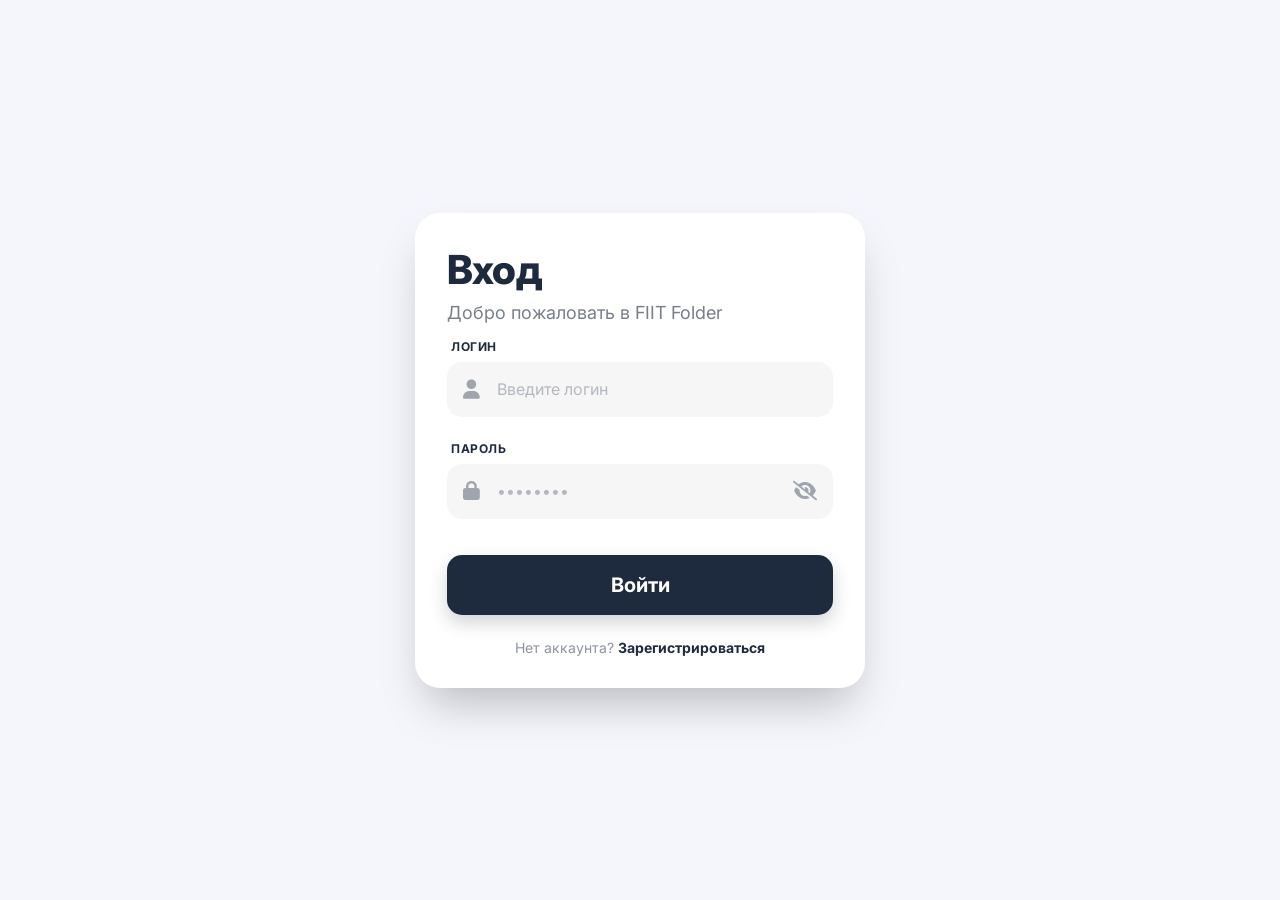
====  frontend/Login.html @ 3609a69b "Login + Reg frontend done" ====
<!DOCTYPE html>
<html lang="ru">
<head>
    <meta charset="UTF-8">
    <meta name="viewport" content="width=device-width, initial-scale=1.0, user-scalable=yes">
    <title>FIIT Folder - Вход</title>
    
    <link href="https://fonts.googleapis.com/css2?family=Inter:opsz,wght@14..32,300;14..32,400;14..32,500;14..32,600;14..32,700;14..32,800&display=swap" rel="stylesheet">
    <link rel="stylesheet" href="https://cdnjs.cloudflare.com/ajax/libs/font-awesome/6.0.0-beta3/css/all.min.css">
    <link rel="stylesheet" href="styles.css">
</head>
<body>
    <div class="register-card">
        <div class="card-header">
            <h1>Вход</h1>
            <p class="subtitle">Добро пожаловать в FIIT Folder</p>
        </div>

        <div class="register-form">
            <div id="loginErrorContainer" class="error-alert hidden">
                <i class="fas fa-exclamation-circle"></i>
                <span id="loginErrorText"></span>
            </div>

            <form id="loginForm">
                <div class="space-y-4">
                    <div class="form-group">
                        <label class="input-label">Логин</label>
                        <div class="input-wrapper">
                            <i class="fas fa-user input-icon"></i>
                            <input type="text" id="loginUsername" class="input-field" placeholder="Введите логин" autocomplete="username">
                        </div>
                    </div>

                    <div class="form-group">
                        <label class="input-label">Пароль</label>
                        <div class="input-wrapper">
                            <i class="fas fa-lock input-icon"></i>
                            <input type="password" id="loginPassword" class="input-field" placeholder="••••••••" autocomplete="current-password">
                            <button type="button" class="toggle-password" data-target="loginPassword">
                                <i class="fas fa-eye-slash"></i>
                            </button>
                        </div>
                    </div>
                </div>

                <button type="submit" id="loginSubmitBtn" class="register-btn">Войти</button>

                <div class="login-link">
                    Нет аккаунта? <a id="registerRedirectLink">Зарегистрироваться</a>
                </div>
            </form>
        </div>
    </div>

    <script src="RegScript.js"></script>
</body>
</html>
----  frontend/styles.css ----
* {
    margin: 0;
    padding: 0;
    box-sizing: border-box;
}

body {
    font-family: 'Inter', sans-serif;
    background-color: #f4f6fc;
    /* light background like app-bg */
    min-height: 100vh;
    display: flex;
    align-items: center;
    justify-content: center;
    padding: 1rem;
}

/* card container */
.register-card {
    width: 100%;
    max-width: 450px;
    background-color: #ffffff;
    border-radius: 25px;
    box-shadow: 0 25px 45px -12px rgba(0, 0, 0, 0.25);
    overflow: hidden;
    transition: all 0.2s ease;
}

/* header area */
.card-header {
    padding: 2rem 2rem 1rem 2rem;
}

.back-button {
    display: inline-flex;
    align-items: center;
    gap: 0.5rem;
    background: none;
    border: none;
    font-size: 1rem;
    font-weight: 500;
    color: #1e2a3e;
    /* primary-dark */
    margin-bottom: 2rem;
    cursor: pointer;
    transition: opacity 0.2s;
    font-family: inherit;
}

.back-button i {
    font-size: 1.25rem;
}

.back-button:hover {
    opacity: 0.7;
}

h1 {
    font-size: 2.5rem;
    /* 4xl approx */
    font-weight: 800;
    letter-spacing: -0.02em;
    color: #1e2a3e;
    margin-bottom: 0.5rem;
}

.subtitle {
    font-size: 1.125rem;
    color: rgba(30, 42, 62, 0.6);
    font-weight: 400;
}

/* form area */
.register-form {
    padding: 0 2rem 2rem 2rem;
}

.form-group {
    margin-bottom: 1.5rem;
}

.input-label {
    display: block;
    font-weight: 700;
    font-size: 0.75rem;
    letter-spacing: 0.05em;
    text-transform: uppercase;
    color: #1e2a3e;
    margin-bottom: 0.5rem;
    margin-left: 0.25rem;
}

.input-wrapper {
    position: relative;
}

.input-icon {
    position: absolute;
    left: 1rem;
    top: 50%;
    transform: translateY(-50%);
    color: rgba(30, 42, 62, 0.4);
    transition: color 0.2s;
    pointer-events: none;
    font-size: 1.2rem;
}

.input-field {
    width: 100%;
    height: 55px;
    background-color: rgba(30, 42, 62, 0.04);
    border: 2px solid transparent;
    border-radius: 15px;
    padding: 0 1rem 0 3rem;
    font-size: 1rem;
    font-family: 'Inter', sans-serif;
    transition: all 0.2s;
    color: #1e2a3e;
    font-weight: 500;
}

.input-field:focus {
    outline: none;
    background-color: #ffffff;
    border-color: rgba(30, 42, 62, 0.15);
}

.input-field::placeholder {
    color: rgba(30, 42, 62, 0.3);
    font-weight: 400;
}

/* password toggle button */
.toggle-password {
    position: absolute;
    right: 1rem;
    top: 50%;
    transform: translateY(-50%);
    background: none;
    border: none;
    color: rgba(30, 42, 62, 0.4);
    cursor: pointer;
    font-size: 1.2rem;
    transition: color 0.2s;
    display: flex;
    align-items: center;
    justify-content: center;
}

.toggle-password:hover {
    color: #1e2a3e;
}

/* error alert */
.error-alert {
    display: flex;
    align-items: center;
    gap: 0.75rem;
    background-color: #ffefef;
    border: 1px solid #ffcdcd;
    border-radius: 12px;
    padding: 0.9rem 1rem;
    margin-bottom: 1.5rem;
    color: #c2410c;
}

.error-alert i {
    font-size: 1.2rem;
    flex-shrink: 0;
}

.error-alert span {
    font-size: 0.875rem;
    font-weight: 500;
    line-height: 1.4;
}

.hidden {
    display: none;
}

/* register button */
.register-btn {
    width: 100%;
    height: 60px;
    background-color: #1e2a3e;
    color: white;
    border: none;
    border-radius: 15px;
    font-size: 1.25rem;
    font-weight: 700;
    font-family: 'Inter', sans-serif;
    box-shadow: 0 8px 18px rgba(30, 42, 62, 0.2);
    cursor: pointer;
    transition: transform 0.15s, opacity 0.2s;
    margin-top: 0.75rem;
    margin-bottom: 1.5rem;
}

.register-btn:active {
    transform: scale(0.98);
}

.register-btn:disabled {
    opacity: 0.6;
    cursor: not-allowed;
    transform: none;
}

/* footer link */
.login-link {
    text-align: center;
    font-size: 0.875rem;
    color: rgba(30, 42, 62, 0.5);
}

.login-link a {
    color: #1e2a3e;
    font-weight: 700;
    text-decoration: none;
    cursor: pointer;
}

.login-link a:hover {
    text-decoration: underline;
}

/* spacing */
.space-y-4>*+* {
    margin-top: 1rem;
}

/* responsive */
@media (max-width: 480px) {
    .card-header {
        padding: 1.5rem 1.5rem 0.75rem 1.5rem;
    }

    .register-form {
        padding: 0 1.5rem 1.8rem 1.5rem;
    }

    h1 {
        font-size: 2rem;
    }

    .subtitle {
        font-size: 1rem;
    }
}
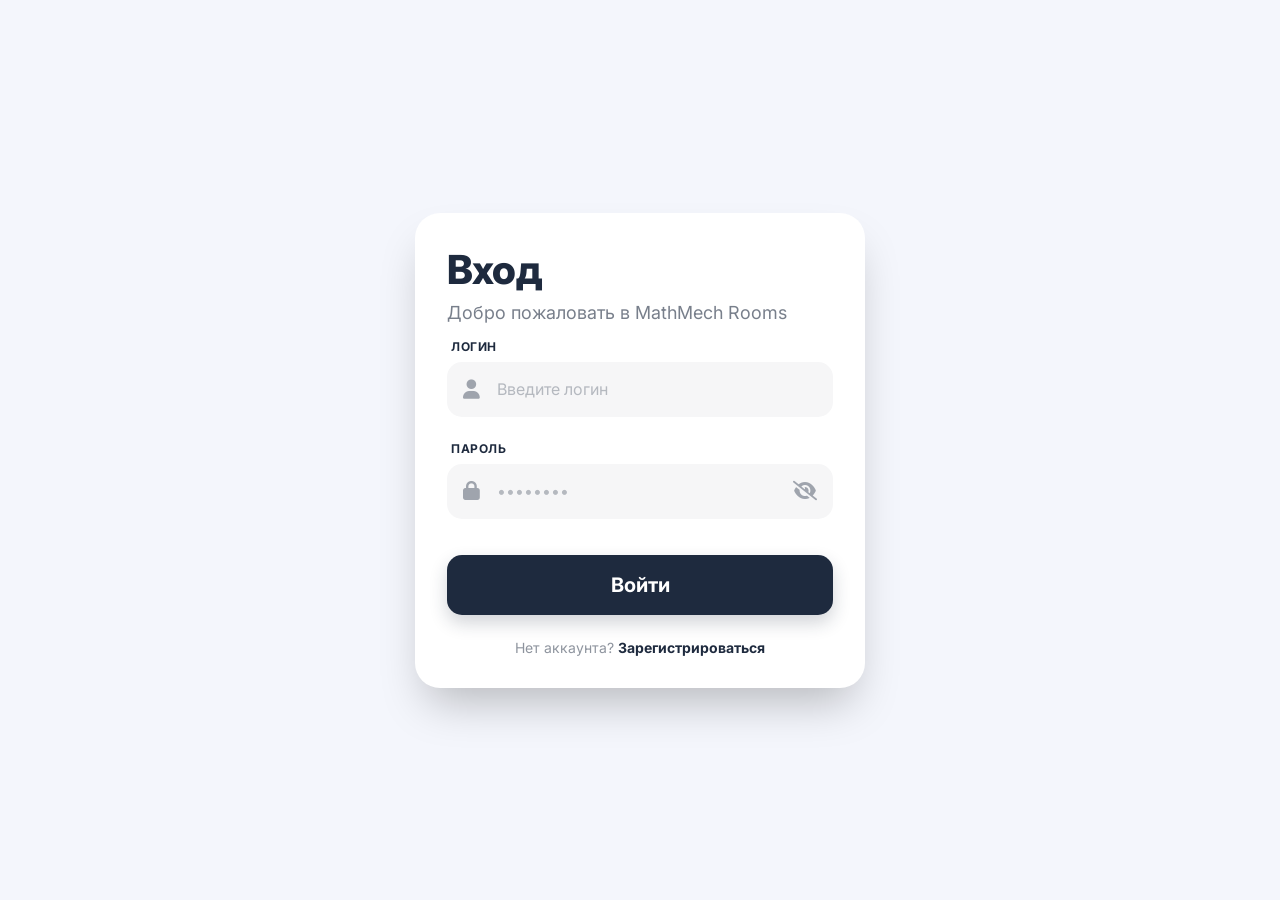
==== commit e4d9db2c: "Main Page Menu v1" ====
--- a/ frontend/Login.html
+++ b/ frontend/Login.html
@@ -3,17 +3,17 @@
 <head>
     <meta charset="UTF-8">
     <meta name="viewport" content="width=device-width, initial-scale=1.0, user-scalable=yes">
-    <title>FIIT Folder - Вход</title>
+    <title>MathMech Rooms - Вход</title>
     
     <link href="https://fonts.googleapis.com/css2?family=Inter:opsz,wght@14..32,300;14..32,400;14..32,500;14..32,600;14..32,700;14..32,800&display=swap" rel="stylesheet">
     <link rel="stylesheet" href="https://cdnjs.cloudflare.com/ajax/libs/font-awesome/6.0.0-beta3/css/all.min.css">
-    <link rel="stylesheet" href="styles.css">
+    <link rel="stylesheet" href="Log_Reg.css">
 </head>
 <body>
     <div class="register-card">
         <div class="card-header">
             <h1>Вход</h1>
-            <p class="subtitle">Добро пожаловать в FIIT Folder</p>
+            <p class="subtitle">Добро пожаловать в MathMech Rooms</p>
         </div>
 
         <div class="register-form">
--- a/ frontend/Log_Reg.css
+++ b/ frontend/Log_Reg.css
@@ -0,0 +1,245 @@
+* {
+    margin: 0;
+    padding: 0;
+    box-sizing: border-box;
+}
+
+body {
+    font-family: 'Inter', sans-serif;
+    background-color: #f4f6fc;
+    min-height: 100vh;
+    display: flex;
+    align-items: center;
+    justify-content: center;
+    padding: 1rem;
+}
+
+.register-card {
+    width: 100%;
+    max-width: 450px;
+    background-color: #ffffff;
+    border-radius: 25px;
+    box-shadow: 0 25px 45px -12px rgba(0, 0, 0, 0.25);
+    overflow: hidden;
+    transition: all 0.2s ease;
+}
+
+.card-header {
+    padding: 2rem 2rem 1rem 2rem;
+}
+
+.back-button {
+    display: inline-flex;
+    align-items: center;
+    gap: 0.5rem;
+    background: none;
+    border: none;
+    font-size: 1rem;
+    font-weight: 500;
+    color: #1e2a3e;
+    margin-bottom: 2rem;
+    cursor: pointer;
+    transition: opacity 0.2s;
+    font-family: inherit;
+}
+
+.back-button i {
+    font-size: 1.25rem;
+}
+
+.back-button:hover {
+    opacity: 0.7;
+}
+
+h1 {
+    font-size: 2.5rem;
+    font-weight: 800;
+    letter-spacing: -0.02em;
+    color: #1e2a3e;
+    margin-bottom: 0.5rem;
+}
+
+.subtitle {
+    font-size: 1.125rem;
+    color: rgba(30, 42, 62, 0.6);
+    font-weight: 400;
+}
+
+/* form area */
+.register-form {
+    padding: 0 2rem 2rem 2rem;
+}
+
+.form-group {
+    margin-bottom: 1.5rem;
+}
+
+.input-label {
+    display: block;
+    font-weight: 700;
+    font-size: 0.75rem;
+    letter-spacing: 0.05em;
+    text-transform: uppercase;
+    color: #1e2a3e;
+    margin-bottom: 0.5rem;
+    margin-left: 0.25rem;
+}
+
+.input-wrapper {
+    position: relative;
+}
+
+.input-icon {
+    position: absolute;
+    left: 1rem;
+    top: 50%;
+    transform: translateY(-50%);
+    color: rgba(30, 42, 62, 0.4);
+    transition: color 0.2s;
+    pointer-events: none;
+    font-size: 1.2rem;
+}
+
+.input-field {
+    width: 100%;
+    height: 55px;
+    background-color: rgba(30, 42, 62, 0.04);
+    border: 2px solid transparent;
+    border-radius: 15px;
+    padding: 0 1rem 0 3rem;
+    font-size: 1rem;
+    font-family: 'Inter', sans-serif;
+    transition: all 0.2s;
+    color: #1e2a3e;
+    font-weight: 500;
+}
+
+.input-field:focus {
+    outline: none;
+    background-color: #ffffff;
+    border-color: rgba(30, 42, 62, 0.15);
+}
+
+.input-field::placeholder {
+    color: rgba(30, 42, 62, 0.3);
+    font-weight: 400;
+}
+
+/* password toggle button */
+.toggle-password {
+    position: absolute;
+    right: 1rem;
+    top: 50%;
+    transform: translateY(-50%);
+    background: none;
+    border: none;
+    color: rgba(30, 42, 62, 0.4);
+    cursor: pointer;
+    font-size: 1.2rem;
+    transition: color 0.2s;
+    display: flex;
+    align-items: center;
+    justify-content: center;
+}
+
+.toggle-password:hover {
+    color: #1e2a3e;
+}
+
+/* error alert */
+.error-alert {
+    display: flex;
+    align-items: center;
+    gap: 0.75rem;
+    background-color: #ffefef;
+    border: 1px solid #ffcdcd;
+    border-radius: 12px;
+    padding: 0.9rem 1rem;
+    margin-bottom: 1.5rem;
+    color: #c2410c;
+}
+
+.error-alert i {
+    font-size: 1.2rem;
+    flex-shrink: 0;
+}
+
+.error-alert span {
+    font-size: 0.875rem;
+    font-weight: 500;
+    line-height: 1.4;
+}
+
+.hidden {
+    display: none;
+}
+
+/* register button */
+.register-btn {
+    width: 100%;
+    height: 60px;
+    background-color: #1e2a3e;
+    color: white;
+    border: none;
+    border-radius: 15px;
+    font-size: 1.25rem;
+    font-weight: 700;
+    font-family: 'Inter', sans-serif;
+    box-shadow: 0 8px 18px rgba(30, 42, 62, 0.2);
+    cursor: pointer;
+    transition: transform 0.15s, opacity 0.2s;
+    margin-top: 0.75rem;
+    margin-bottom: 1.5rem;
+}
+
+.register-btn:active {
+    transform: scale(0.98);
+}
+
+.register-btn:disabled {
+    opacity: 0.6;
+    cursor: not-allowed;
+    transform: none;
+}
+
+/* footer link */
+.login-link {
+    text-align: center;
+    font-size: 0.875rem;
+    color: rgba(30, 42, 62, 0.5);
+}
+
+.login-link a {
+    color: #1e2a3e;
+    font-weight: 700;
+    text-decoration: none;
+    cursor: pointer;
+}
+
+.login-link a:hover {
+    text-decoration: underline;
+}
+
+/* spacing */
+.space-y-4>*+* {
+    margin-top: 1rem;
+}
+
+/* responsive */
+@media (max-width: 480px) {
+    .card-header {
+        padding: 1.5rem 1.5rem 0.75rem 1.5rem;
+    }
+
+    .register-form {
+        padding: 0 1.5rem 1.8rem 1.5rem;
+    }
+
+    h1 {
+        font-size: 2rem;
+    }
+
+    .subtitle {
+        font-size: 1rem;
+    }
+}
